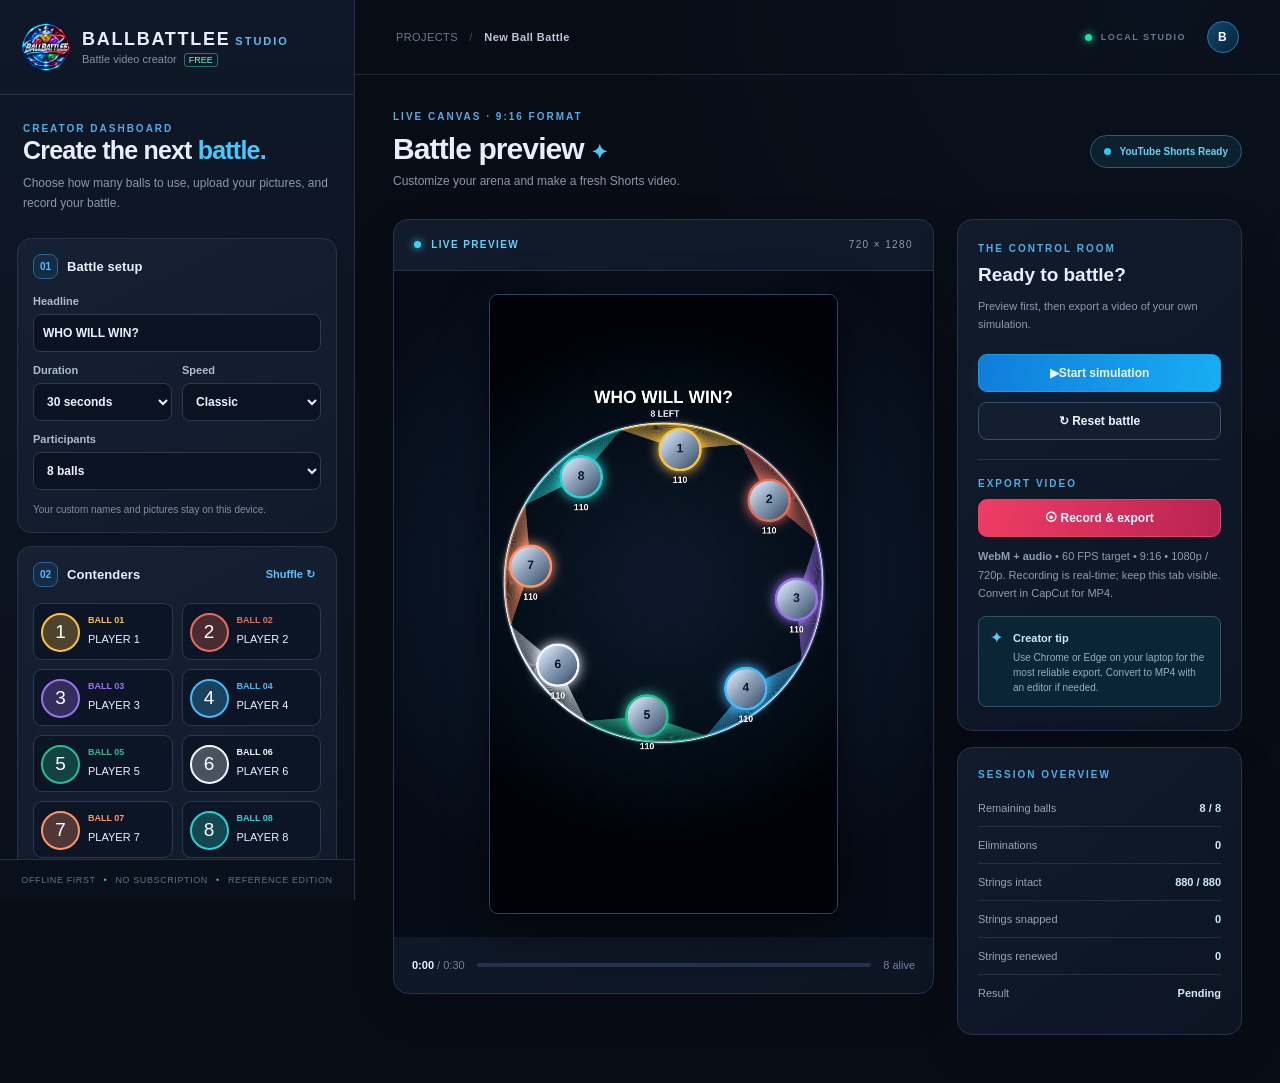
==== index.html @ 7d2c8e92 "ballbattlee" ====
<!doctype html>
<html lang="en">
<head>
  <meta charset="utf-8" />
  <meta name="viewport" content="width=device-width,initial-scale=1" />
  <meta name="color-scheme" content="dark" />
  <title>BallBattlee Studio — Ball Battle Simulation v20</title>
  <link rel="stylesheet" href="style.css" />
</head>
<body>
  <div class="app-shell">
    <aside class="sidebar">
      <header class="brandline"><img src="assets/ballbattlee-logo.png" alt="BallBattlee logo"/><div><strong>BALLBATTLEE<span>STUDIO</span></strong><small>Battle video creator <span class="edition">FREE</span></small></div></header>
      <div class="sidebar-scroll">
        <section class="intro"><span class="eyebrow">CREATOR DASHBOARD</span><h1>Create the next <em>battle.</em></h1><p>Choose how many balls to use, upload your pictures, and record your battle.</p></section>
        <section class="panel">
          <div class="section-title"><span class="number">01</span><h2>Battle setup</h2></div>
          <label>Headline <input id="headline" maxlength="35" value="WHO WILL WIN?" /></label>
          <div class="two-col">
            <label>Duration <select id="duration"><option value="20">20 seconds</option><option value="30" selected>30 seconds</option><option value="40">40 seconds</option><option value="50">50 seconds</option><option value="60">60 seconds</option></select></label>
            <label>Speed <select id="speed"><option value="0.75">Smooth</option><option selected value="1">Classic</option><option value="1.4">Fast</option><option value="1.85">Chaos</option></select></label>
          </div>
          <label>Participants <select id="count"><option value="4">4 balls</option><option value="6">6 balls</option><option value="8" selected>8 balls</option><option value="10">10 balls</option><option value="12">12 balls</option></select></label>
          <div class="form-note">Your custom names and pictures stay on this device.</div>
        </section>
        <section class="panel">
          <div class="section-title"><span class="number">02</span><h2>Contenders</h2><button class="textbtn" id="shufflePlayers" title="Shuffle contender order">Shuffle ↻</button></div>
          <div class="players-grid" id="playersList"></div>
          <p class="form-note">Tap a circle to upload your own picture. Use pictures you have permission to use.</p>
        </section>
        <section class="panel">
          <div class="section-title"><span class="number">03</span><h2>Look &amp; sound</h2></div>
          <div class="two-col">
            <label>Theme <select id="theme"><option value="neon">Neon Galaxy</option><option value="sunset">Sunset Rush</option><option value="arctic">Arctic Pulse</option></select></label>
            <label>Quality <select id="quality"><option value="1080" selected>1080p Full HD</option><option value="720">720p HD</option></select></label>
          </div>
          <label class="toggleline"><input type="checkbox" id="threads" checked />Breakable player strings <span>✂</span></label>
          <label class="toggleline"><input type="checkbox" id="ripSounds" checked />String rip "g'irt-g'irt" sounds <span>♫</span></label>
          <p class="form-note">Rim hit: 11 fresh strings at the impact point, up to the starting HP. Last 3: +8% collision speed. Final 2: chase each other, +12% size/speed per collision, one sound for each strand physically touched and cut.</p>
          <label>Fan-string density <select id="density"><option value="35">35 per player · Light</option><option value="110" selected>110 per player · Full</option><option value="55">55 per player · Classic</option><option value="75">75 per player · Dense</option></select></label>
          <div class="two-col" style="display:none">
            <label>Damage per cut <select id="cutDamage"><option value="1">Light · 1 HP</option><option value="2">Normal · 2 HP</option><option selected value="3">Strong · 3 HP</option></select></label>
            <label>Finale slow-mo <select id="slowmo"><option value="on">When 2 remain</option><option value="off" selected>Off</option><option value="all">Whole battle</option></select></label>
          </div>
          <label class="range-title" for="sfxVolume">SFX volume <strong id="sfxVolumeReadout">75%</strong></label>
          <input class="volume-range" id="sfxVolume" type="range" min="0" max="100" value="75" />
          <button class="btn sub test-sound" id="testRip" type="button">▶ Play your original sound</button>
          <label class="music-label">Background music (optional, your own licensed file)
            <input type="file" id="musicFile" accept="audio/*" />
          </label>
          <div class="music-loaded" id="musicStatus">No music selected · Your original M4A · Full sound</div>
          <label class="range-title" for="musicVolume">Music volume <strong id="musicVolumeReadout">35%</strong></label>
          <input class="volume-range" id="musicVolume" type="range" min="0" max="100" value="35" />

          <label class="toggleline"><input type="checkbox" id="cta" checked />Show subscribe message <span>+</span></label>
          <label class="toggleline"><input type="checkbox" id="guarantee" />Time-limit tiebreak (highest HP) <span>★</span></label>
        </section>
        <section class="panel compact">
          <div class="section-title"><span class="number">04</span><h2>Project</h2></div>
          <p><a href="reference.html" target="_blank" style="color:#80dcff">Asl video bilan solishtirish ↗</a></p><div class="project-actions"><button id="saveProject" class="btn sub">Save settings</button><button id="loadProject" class="btn sub">Load settings</button></div>
          <input id="projectFile" type="file" accept="application/json,.json" hidden />
        </section>
      </div>
      <footer class="sidefooter">OFFLINE FIRST <span>•</span> NO SUBSCRIPTION <span>•</span> REFERENCE EDITION</footer>
    </aside>
    <main class="workspace">
      <div class="topbar"><div class="breadcrumbs">PROJECTS <span>/</span> <strong>New Ball Battle</strong></div><div class="topbar-right"><span class="status-dot"></span>LOCAL STUDIO <div class="avatar">B</div></div></div>
      <div class="workspace-content">
        <div class="heading"><div><p class="eyebrow">LIVE CANVAS · 9:16 FORMAT</p><h2>Battle preview <span class="spark">✦</span></h2><p>Customize your arena and make a fresh Shorts video.</p></div><div class="chip"><span class="chip-circle"></span> YouTube Shorts Ready</div></div>
        <div class="studio-grid">
          <div class="preview-card"><div class="preview-top"><span><span class="preview-pulse"></span> LIVE PREVIEW</span><span id="previewResolution">720 × 1280</span></div><div class="canvas-area"><div class="phone-frame"><canvas id="battleCanvas" width="720" height="1280" aria-label="Animated ball battle preview"></canvas><div class="recording-overlay" id="recordingOverlay" hidden><span></span> REC</div></div></div><div class="preview-footer"><span><b id="timerLabel">0:00</b> / <span id="durationLabel">0:30</span></span><div class="timeline"><div id="timelineProgress"></div></div><span id="aliveLabel">8 alive</span></div></div>
          <div class="action-column"><div class="action-card"><p class="eyebrow">THE CONTROL ROOM</p><h3>Ready to battle?</h3><p>Preview first, then export a video of your own simulation.</p><button id="playBtn" class="btn primary"><span id="playIcon">▶</span><span id="playText">Start simulation</span></button><button id="resetBtn" class="btn outlined">↻ Reset battle</button><div class="line"></div><p class="eyebrow">EXPORT VIDEO</p><button id="recordBtn" class="btn record">⦿ Record &amp; export</button><button id="stopBtn" class="btn danger" hidden>■ Stop recording</button><p class="tip"><b>WebM + audio</b> • 60 FPS target • 9:16 • 1080p / 720p. Recording is real-time; keep this tab visible. Convert in CapCut for MP4.</p><div class="info-box"><span>✦</span><div><b>Creator tip</b><p>Use Chrome or Edge on your laptop for the most reliable export. Convert to MP4 with an editor if needed.</p></div></div></div><div class="stats-card"><p class="eyebrow">SESSION OVERVIEW</p><div class="statrow"><span>Remaining balls</span><strong id="remainingValue">8 / 8</strong></div><div class="statrow"><span>Eliminations</span><strong id="eliminatedValue">0</strong></div><div class="statrow"><span>Strings intact</span><strong id="stringsValue">440 / 440</strong></div><div class="statrow"><span>Strings snapped</span><strong id="cutCountValue">0</strong></div><div class="statrow"><span>Strings renewed</span><strong id="stringsGainedValue">0</strong></div><div class="statrow"><span>Result</span><strong id="winnerValue">Pending</strong></div></div></div>
        </div>
        <div id="toast" class="toast" role="status" aria-live="polite"></div>
      </div>
    </main>
  </div>
  <script src="reference-assets.js"></script>
  <script src="app.js"></script>
</body>
</html>
---- style.css ----
:root { color-scheme:dark; --bg:#080c15; --panel:#101827; --panel2:#121c2d; --muted:#8290a7; --stroke:#253047; --bright:#e9f2ff; --blue:#37bafe; }
*{box-sizing:border-box}html,body{margin:0;min-height:100%;font-family:Inter,ui-sans-serif,-apple-system,BlinkMacSystemFont,"Segoe UI",Arial,sans-serif;color:#e8eefc;background:var(--bg)}body{background:radial-gradient(ellipse at 90% 0%,rgba(28,65,107,.11),transparent 32%),#080c15}button,input,select{font:inherit}button{cursor:pointer}.app-shell{display:flex;min-height:100vh}.sidebar{width:355px;min-width:315px;border-right:1px solid var(--stroke);background:linear-gradient(#0f1828,#0a101b);display:flex;flex-direction:column;height:100vh;position:sticky;top:0}.brandline{display:flex;gap:12px;align-items:center;padding:23px 22px;border-bottom:1px solid #253047}.brandline img{width:48px;height:48px;object-fit:contain;border-radius:50%;background:#020712}.brandline strong{font-size:18px;letter-spacing:1.7px}.brandline strong span{font-size:11px;letter-spacing:2px;color:#56bdf7;margin-left:5px}.brandline small{display:block;font-size:11px;color:var(--muted);margin-top:3px}.edition{border:1px solid rgba(67,210,163,.5);color:#74f5d6;border-radius:3px;padding:1px 4px;margin-left:4px;font-size:9px}.sidebar-scroll{overflow:auto;padding:23px 17px 20px}.eyebrow{font-size:10px;letter-spacing:2px;font-weight:800;color:#4daee6;margin:0 0 10px}.intro{padding:0 6px 11px}.intro h1{font-weight:800;font-size:25px;letter-spacing:-.8px;margin:0 0 9px}.intro h1 em{font-style:normal;color:#44c9ff}.intro>p,.heading>div>p:last-child{font-size:12px;line-height:1.65;color:#8997ac;margin:0}.panel{background:linear-gradient(155deg,#152034,#111a2a);border:1px solid #25334c;border-radius:14px;padding:15px;margin:13px 0}.section-title{display:flex;align-items:center;gap:9px;margin:0 0 16px}.section-title h2{font-size:13px;margin:0;font-weight:800;letter-spacing:.1px;flex:1}.section-title .number{display:grid;place-items:center;width:25px;height:25px;border:1px solid #2c658b;color:#5abaff;border-radius:8px;font-size:10px;font-weight:800;background:rgba(19,131,200,.12)}.panel label:not(.toggleline){display:block;font-size:11px;color:#aebbd0;font-weight:600;margin-bottom:12px}.panel input:not([type=file]):not([type=checkbox]),.panel select{background:#0b1322;border:1px solid #2c3a51;color:#e9f2ff;padding:10px 9px;border-radius:8px;width:100%;outline:none;font-size:12px;margin-top:7px;height:38px}.panel input:focus,.panel select:focus{border-color:#36aaff;box-shadow:0 0 0 3px #20a4ff20}.two-col{display:grid;grid-template-columns:1fr 1fr;gap:10px}.form-note{font-size:10px;color:#7f90a8;margin:2px 0 0;line-height:1.5}.textbtn{border:0;background:transparent;color:#59c1fb;font-size:11px;font-weight:700}.players-grid{display:grid;grid-template-columns:1fr 1fr;gap:9px}.player-input{background:#0c1525;border:1px solid #2a3953;padding:9px 7px 7px;border-radius:9px;display:flex;align-items:center;gap:8px;min-width:0}.player-image{width:39px;height:39px;flex-shrink:0;border-radius:50%;border:2px solid var(--player);background:color-mix(in srgb,var(--player) 28%,#0b1322);display:grid;place-items:center;position:relative;font-size:19px;overflow:hidden;cursor:pointer}.player-image img{width:100%;height:100%;object-fit:cover}.player-image:hover:after{content:'+';position:absolute;inset:0;background:#0c1525b0;display:grid;place-items:center;font-size:19px}.player-cell{flex:1;min-width:0}.player-cell .playnum{font-size:9px;font-weight:800;color:var(--player);margin:0 0 3px}.player-cell input{padding:0!important;height:21px!important;width:100%;background:transparent!important;border:0!important;font-size:11px!important;margin:0!important;overflow:hidden;text-overflow:ellipsis}.player-cell input:focus{box-shadow:none!important}.toggleline{display:flex;align-items:center;gap:9px;font-size:11px;color:#afbed2;padding:8px 0;cursor:pointer}.toggleline input{accent-color:#21adf9}.toggleline span{margin-left:auto;color:#7a92ab;font-size:13px}.project-actions{display:flex;gap:8px}.compact{margin-bottom:2px}.sidefooter{font-size:9px;letter-spacing:.6px;color:#5e718b;text-align:center;margin-top:auto;border-top:1px solid #233149;padding:15px 8px}.sidefooter span{color:#2cbdf5;padding:0 5px}.workspace{flex:1;min-width:0}.topbar{height:75px;border-bottom:1px solid #1f293b;display:flex;align-items:center;justify-content:space-between;padding:0 41px;font-size:11px;color:#667991;letter-spacing:.4px}.topbar strong{color:#b9c8da}.breadcrumbs span{padding:0 8px;color:#395271}.topbar-right{display:flex;gap:9px;align-items:center;letter-spacing:1.5px;font-size:9px;font-weight:700}.status-dot{height:7px;width:7px;background:#19e3a5;border-radius:50%;box-shadow:0 0 9px #19e3a5}.avatar{width:32px;height:32px;border:1px solid #277ca7;display:grid;place-items:center;border-radius:50%;font-size:12px;color:white;background:linear-gradient(135deg,#13456e,#042438);margin-left:12px}.workspace-content{max-width:1220px;margin:0 auto;padding:36px 38px 48px}.heading{display:flex;justify-content:space-between;align-items:center;margin-bottom:27px;gap:12px}.heading h2{font-size:30px;letter-spacing:-.9px;margin:0 0 6px;font-weight:800}.spark{font-size:20px;color:#50c9f7}.chip{border:1px solid #1f607b;background:#0c2030;color:#5fd6f5;font-size:10px;padding:10px 13px;border-radius:20px;white-space:nowrap;font-weight:700}.chip-circle{width:7px;height:7px;display:inline-block;border-radius:50%;background:#24cfff;margin-right:6px}.studio-grid{display:grid;grid-template-columns:minmax(0,1fr) 285px;gap:23px;align-items:start}.preview-card,.action-card,.stats-card{background:linear-gradient(140deg,#111b2b,#0d1523);border:1px solid #26334a;border-radius:15px;overflow:hidden;box-shadow:0 14px 40px #00000025}.preview-top{height:51px;display:flex;justify-content:space-between;align-items:center;padding:0 20px;border-bottom:1px solid #25324a;color:#889ab2;font-size:10px;letter-spacing:1.4px}.preview-top span:first-child{color:#64d2fc;font-weight:750}.preview-pulse{display:inline-block;width:7px;height:7px;background:#37d6f9;border-radius:50%;margin-right:6px;box-shadow:0 0 8px #3bd9ff}.canvas-area{background:radial-gradient(circle at 50% 45%,#11213b,#060c17 75%);padding:23px 20px;display:flex;justify-content:center;align-items:center;min-height:510px}.phone-frame{width:min(100%,349px);aspect-ratio:9/16;position:relative;box-shadow:0 10px 44px #0009;border:1px solid #2c4364;border-radius:9px;overflow:hidden;background:#080d1a}.phone-frame canvas{display:block;width:100%;height:100%}.recording-overlay{position:absolute;top:12px;right:11px;background:#090d15d9;border-radius:6px;border:1px solid #cf444f;padding:5px 7px;font-size:11px;color:white;font-weight:800;letter-spacing:1px}.recording-overlay span{display:inline-block;background:#ff526b;border-radius:100%;width:7px;height:7px;margin-right:4px;animation:blink 1s infinite}@keyframes blink{50%{opacity:.2}}.preview-footer{height:56px;display:flex;align-items:center;gap:12px;padding:0 18px;color:#6f819b;font-size:11px}.preview-footer b{color:#e3f2ff;font-variant-numeric:tabular-nums}.preview-footer>span:last-child{white-space:nowrap}.timeline{height:4px;background:#23334d;border-radius:20px;flex:1;overflow:hidden}.timeline div{height:100%;width:0;background:linear-gradient(90deg,#128cff,#30dbed);transition:width .1s;border-radius:20px}.action-column{display:flex;flex-direction:column;gap:16px}.action-card,.stats-card{padding:23px 20px}.action-card h3{font-size:19px;line-height:1.2;margin:0 0 10px;font-weight:800}.action-card>p:not(.eyebrow),.tip{font-size:11px!important;color:#8a9cb2;line-height:1.7;margin:0 0 20px}.btn{border-radius:9px;border:1px solid #35506b;padding:11px 12px;color:#eaf6ff;font-size:12px;font-weight:750;transition:background .2s,transform .1s;white-space:nowrap}.btn:disabled{opacity:.45;cursor:not-allowed}.btn:active{transform:translateY(1px)}.primary{background:linear-gradient(100deg,#107ddb,#18adf3);border:1px solid #249cdb;box-shadow:0 5px 16px #078af51a}.outlined{background:#131e31}.record{background:linear-gradient(100deg,#ef3d64,#b82351);border-color:#e84063}.danger{background:#5c2031;border-color:#a33650}.action-card>.btn{display:block;width:100%;margin:10px 0}.line{height:1px;background:#27364b;margin:19px 0 18px}.info-box{display:flex;gap:10px;border:1px solid #2d5269;background:#0c2536;padding:11px;border-radius:8px}.info-box>span{color:#55d0fc}.info-box b{font-size:11px;color:#cde8fc}.info-box p{font-size:10px;color:#92aec4;line-height:1.5;margin:4px 0 0}.action-card .tip{margin:9px 0 13px!important}.stats-card{padding-top:21px}.statrow{display:flex;justify-content:space-between;gap:5px;color:#93a4b9;font-size:11px;padding:12px 0;border-bottom:1px solid #1f3045}.statrow:last-child{border:0}.statrow strong{color:#cfe9ff}.toast{position:fixed;bottom:24px;right:25px;padding:12px 15px;border-radius:9px;background:#143047;color:#d5f5ff;font-size:12px;border:1px solid #2f9ad0;box-shadow:0 8px 40px #0007;opacity:0;transform:translateY(10px);pointer-events:none;transition:opacity .2s,transform .2s;z-index:5;max-width:420px}.toast.visible{opacity:1;transform:none}@media(max-width:1150px){.studio-grid{grid-template-columns:minmax(0,1fr) 245px}.workspace-content{padding:28px 23px}.topbar{padding:0 23px}.sidebar{width:320px;min-width:320px}.phone-frame{width:min(100%,320px)}}@media(max-width:880px){.app-shell{flex-direction:column}.sidebar{width:100%;min-width:0;height:auto;position:static}.sidebar-scroll{max-height:none}.players-grid{grid-template-columns:repeat(4,1fr)}.sidefooter{display:none}.workspace-content{padding:25px 16px}.topbar{height:55px;padding:0 17px}.studio-grid{grid-template-columns:1fr 260px}.intro{padding-bottom:0}}@media(max-width:690px){.players-grid{grid-template-columns:1fr 1fr}.studio-grid{grid-template-columns:1fr}.action-column{display:grid;grid-template-columns:1fr 1fr}.canvas-area{padding:18px}.phone-frame{width:min(100%,380px)}.heading h2{font-size:25px}.chip{display:none}.action-card,.stats-card{padding:19px}.topbar-right{font-size:8px}}@media(max-width:445px){.action-column{grid-template-columns:1fr}.preview-footer{padding:0 10px;gap:7px}.players-grid{gap:7px}}

[hidden]{display:none!important}

/* Studio v4 controls */
.range-title{display:flex!important;justify-content:space-between;align-items:center;margin:10px 0 0!important;color:#b9d6ee!important;font-size:11px!important}
.range-title strong{color:#65d7fe;font-variant-numeric:tabular-nums}
.volume-range{display:block;width:100%;height:25px;margin:0 0 8px;accent-color:#20b8f9;cursor:pointer}
.test-sound{display:block;width:100%;background:#112c40;border-color:#328abd;margin:5px 0 13px}
.music-label{margin:6px 0 4px!important;line-height:1.5}
.music-label input{height:auto!important;display:block;padding:6px!important;margin-top:7px!important;font-size:11px!important}
.music-loaded{font-size:10px;color:#7ba5c0;overflow:hidden;text-overflow:ellipsis;white-space:nowrap;margin-bottom:10px}
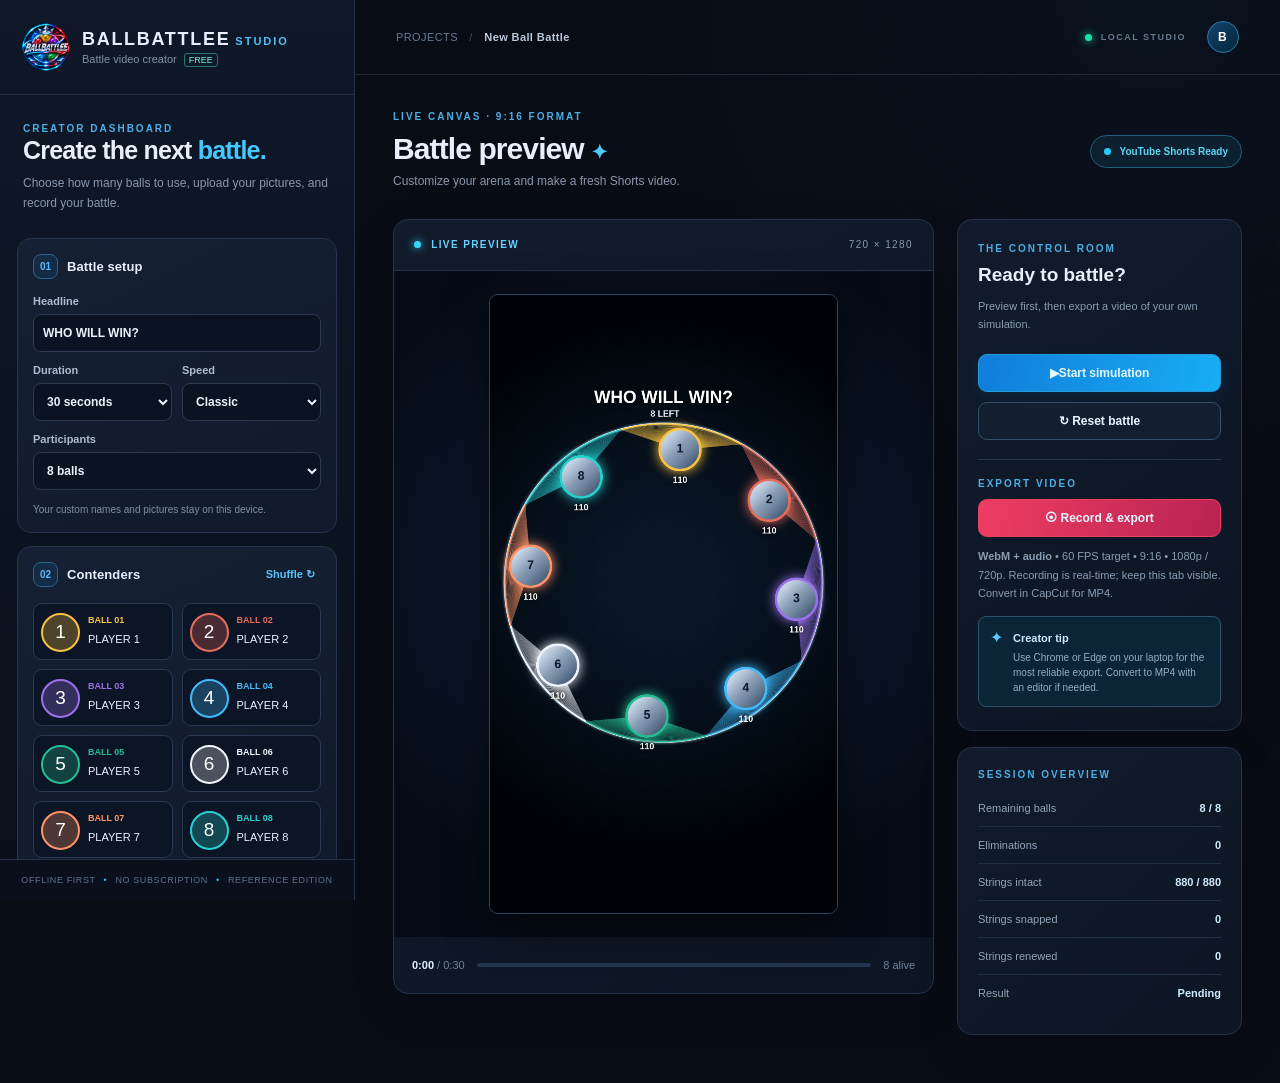
==== commit 7d77db55: "the end" ====
--- a/index.html
+++ b/index.html
@@ -1,5 +1,6 @@
 <!doctype html>
 <html lang="en">
+
 <head>
   <meta charset="utf-8" />
   <meta name="viewport" content="width=device-width,initial-scale=1" />
@@ -7,40 +8,95 @@
   <title>BallBattlee Studio — Ball Battle Simulation v20</title>
   <link rel="stylesheet" href="style.css" />
 </head>
+
 <body>
   <div class="app-shell">
     <aside class="sidebar">
-      <header class="brandline"><img src="assets/ballbattlee-logo.png" alt="BallBattlee logo"/><div><strong>BALLBATTLEE<span>STUDIO</span></strong><small>Battle video creator <span class="edition">FREE</span></small></div></header>
+      <header class="brandline"><img src="assets/ballbattlee-logo.png" alt="BallBattlee logo" />
+        <div><strong>BALLBATTLEE<span>STUDIO</span></strong><small>Battle video creator <span
+              class="edition">FREE</span></small></div>
+      </header>
       <div class="sidebar-scroll">
-        <section class="intro"><span class="eyebrow">CREATOR DASHBOARD</span><h1>Create the next <em>battle.</em></h1><p>Choose how many balls to use, upload your pictures, and record your battle.</p></section>
+        <section class="intro"><span class="eyebrow">CREATOR DASHBOARD</span>
+          <h1>Create the next <em>battle.</em></h1>
+          <p>Choose how many balls to use, upload your pictures, and record your battle.</p>
+        </section>
         <section class="panel">
-          <div class="section-title"><span class="number">01</span><h2>Battle setup</h2></div>
+          <div class="section-title"><span class="number">01</span>
+            <h2>Battle setup</h2>
+          </div>
           <label>Headline <input id="headline" maxlength="35" value="WHO WILL WIN?" /></label>
           <div class="two-col">
-            <label>Duration <select id="duration"><option value="20">20 seconds</option><option value="30" selected>30 seconds</option><option value="40">40 seconds</option><option value="50">50 seconds</option><option value="60">60 seconds</option></select></label>
-            <label>Speed <select id="speed"><option value="0.75">Smooth</option><option selected value="1">Classic</option><option value="1.4">Fast</option><option value="1.85">Chaos</option></select></label>
+            <label>Duration <select id="duration">
+                <option value="20">20 seconds</option>
+                <option value="30" selected>30 seconds</option>
+                <option value="40">40 seconds</option>
+                <option value="50">50 seconds</option>
+                <option value="60">60 seconds</option>
+              </select></label>
+            <label>Speed <select id="speed">
+                <option value="0.75">Smooth</option>
+                <option selected value="1">Classic</option>
+                <option value="1.4">Fast</option>
+                <option value="1.85">Chaos</option>
+              </select></label>
           </div>
-          <label>Participants <select id="count"><option value="4">4 balls</option><option value="6">6 balls</option><option value="8" selected>8 balls</option><option value="10">10 balls</option><option value="12">12 balls</option></select></label>
+          <label>Participants <select id="count">
+              <option value="4">4 balls</option>
+              <option value="6">6 balls</option>
+              <option value="8" selected>8 balls</option>
+              <option value="10">10 balls</option>
+              <option value="12">12 balls</option>
+            </select></label>
           <div class="form-note">Your custom names and pictures stay on this device.</div>
         </section>
         <section class="panel">
-          <div class="section-title"><span class="number">02</span><h2>Contenders</h2><button class="textbtn" id="shufflePlayers" title="Shuffle contender order">Shuffle ↻</button></div>
+          <div class="section-title"><span class="number">02</span>
+            <h2>Contenders</h2><button class="textbtn" id="shufflePlayers" title="Shuffle contender order">Shuffle
+              ↻</button>
+          </div>
           <div class="players-grid" id="playersList"></div>
           <p class="form-note">Tap a circle to upload your own picture. Use pictures you have permission to use.</p>
         </section>
         <section class="panel">
-          <div class="section-title"><span class="number">03</span><h2>Look &amp; sound</h2></div>
+          <div class="section-title"><span class="number">03</span>
+            <h2>Look &amp; sound</h2>
+          </div>
           <div class="two-col">
-            <label>Theme <select id="theme"><option value="neon">Neon Galaxy</option><option value="sunset">Sunset Rush</option><option value="arctic">Arctic Pulse</option></select></label>
-            <label>Quality <select id="quality"><option value="1080" selected>1080p Full HD</option><option value="720">720p HD</option></select></label>
+            <label>Theme <select id="theme">
+                <option value="neon">Neon Galaxy</option>
+                <option value="sunset">Sunset Rush</option>
+                <option value="arctic">Arctic Pulse</option>
+              </select></label>
+            <label>Quality <select id="quality">
+                <option value="1080" selected>1080p Full HD</option>
+                <option value="720">720p HD</option>
+              </select></label>
           </div>
-          <label class="toggleline"><input type="checkbox" id="threads" checked />Breakable player strings <span>✂</span></label>
-          <label class="toggleline"><input type="checkbox" id="ripSounds" checked />String rip "g'irt-g'irt" sounds <span>♫</span></label>
-          <p class="form-note">Rim hit: 11 fresh strings at the impact point, up to the starting HP. Last 3: +8% collision speed. Final 2: chase each other, +12% size/speed per collision, one sound for each strand physically touched and cut.</p>
-          <label>Fan-string density <select id="density"><option value="35">35 per player · Light</option><option value="110" selected>110 per player · Full</option><option value="55">55 per player · Classic</option><option value="75">75 per player · Dense</option></select></label>
+          <label class="toggleline"><input type="checkbox" id="threads" checked />Breakable player strings
+            <span>✂</span></label>
+          <label class="toggleline"><input type="checkbox" id="ripSounds" checked />String rip "g'irt-g'irt" sounds
+            <span>♫</span></label>
+          <p class="form-note">Rim hit: 11 fresh strings at the impact point, up to the starting HP. Last 3: +8%
+            collision speed. Final 2: chase each other, +12% size/speed per collision, one sound for each strand
+            physically touched and cut.</p>
+          <label>Fan-string density <select id="density">
+              <option value="35">35 per player · Light</option>
+              <option value="110" selected>110 per player · Full</option>
+              <option value="55">55 per player · Classic</option>
+              <option value="75">75 per player · Dense</option>
+            </select></label>
           <div class="two-col" style="display:none">
-            <label>Damage per cut <select id="cutDamage"><option value="1">Light · 1 HP</option><option value="2">Normal · 2 HP</option><option selected value="3">Strong · 3 HP</option></select></label>
-            <label>Finale slow-mo <select id="slowmo"><option value="on">When 2 remain</option><option value="off" selected>Off</option><option value="all">Whole battle</option></select></label>
+            <label>Damage per cut <select id="cutDamage">
+                <option value="1">Light · 1 HP</option>
+                <option value="2">Normal · 2 HP</option>
+                <option selected value="3">Strong · 3 HP</option>
+              </select></label>
+            <label>Finale slow-mo <select id="slowmo">
+                <option value="on">When 2 remain</option>
+                <option value="off" selected>Off</option>
+                <option value="all">Whole battle</option>
+              </select></label>
           </div>
           <label class="range-title" for="sfxVolume">SFX volume <strong id="sfxVolumeReadout">75%</strong></label>
           <input class="volume-range" id="sfxVolume" type="range" min="0" max="100" value="75" />
@@ -52,24 +108,83 @@
           <label class="range-title" for="musicVolume">Music volume <strong id="musicVolumeReadout">35%</strong></label>
           <input class="volume-range" id="musicVolume" type="range" min="0" max="100" value="35" />
 
-          <label class="toggleline"><input type="checkbox" id="cta" checked />Show subscribe message <span>+</span></label>
-          <label class="toggleline"><input type="checkbox" id="guarantee" />Time-limit tiebreak (highest HP) <span>★</span></label>
+          <label class="toggleline"><input type="checkbox" id="cta" checked />Show subscribe message
+            <span>+</span></label>
+          <label class="toggleline"><input type="checkbox" id="guarantee" />Time-limit tiebreak (highest HP)
+            <span>★</span></label>
         </section>
         <section class="panel compact">
-          <div class="section-title"><span class="number">04</span><h2>Project</h2></div>
-          <p><a href="reference.html" target="_blank" style="color:#80dcff">Asl video bilan solishtirish ↗</a></p><div class="project-actions"><button id="saveProject" class="btn sub">Save settings</button><button id="loadProject" class="btn sub">Load settings</button></div>
+          <div class="section-title"><span class="number">04</span>
+            <h2>Project</h2>
+          </div>
+          <p><a href="reference.html" target="_blank" style="color:#80dcff">Asl video bilan solishtirish ↗</a></p>
+          <div class="project-actions"><button id="saveProject" class="btn sub">Save settings</button><button
+              id="loadProject" class="btn sub">Load settings</button></div>
           <input id="projectFile" type="file" accept="application/json,.json" hidden />
         </section>
       </div>
       <footer class="sidefooter">OFFLINE FIRST <span>•</span> NO SUBSCRIPTION <span>•</span> REFERENCE EDITION</footer>
     </aside>
     <main class="workspace">
-      <div class="topbar"><div class="breadcrumbs">PROJECTS <span>/</span> <strong>New Ball Battle</strong></div><div class="topbar-right"><span class="status-dot"></span>LOCAL STUDIO <div class="avatar">B</div></div></div>
+      <div class="topbar">
+        <div class="breadcrumbs">PROJECTS <span>/</span> <strong>New Ball Battle</strong></div>
+        <div class="topbar-right"><span class="status-dot"></span>LOCAL STUDIO <div class="avatar">B</div>
+        </div>
+      </div>
       <div class="workspace-content">
-        <div class="heading"><div><p class="eyebrow">LIVE CANVAS · 9:16 FORMAT</p><h2>Battle preview <span class="spark">✦</span></h2><p>Customize your arena and make a fresh Shorts video.</p></div><div class="chip"><span class="chip-circle"></span> YouTube Shorts Ready</div></div>
+        <div class="heading">
+          <div>
+            <p class="eyebrow">LIVE CANVAS · 9:16 FORMAT</p>
+            <h2>Battle preview <span class="spark">✦</span></h2>
+            <p>Customize your arena and make a fresh Shorts video.</p>
+          </div>
+          <div class="chip"><span class="chip-circle"></span> YouTube Shorts Ready</div>
+        </div>
         <div class="studio-grid">
-          <div class="preview-card"><div class="preview-top"><span><span class="preview-pulse"></span> LIVE PREVIEW</span><span id="previewResolution">720 × 1280</span></div><div class="canvas-area"><div class="phone-frame"><canvas id="battleCanvas" width="720" height="1280" aria-label="Animated ball battle preview"></canvas><div class="recording-overlay" id="recordingOverlay" hidden><span></span> REC</div></div></div><div class="preview-footer"><span><b id="timerLabel">0:00</b> / <span id="durationLabel">0:30</span></span><div class="timeline"><div id="timelineProgress"></div></div><span id="aliveLabel">8 alive</span></div></div>
-          <div class="action-column"><div class="action-card"><p class="eyebrow">THE CONTROL ROOM</p><h3>Ready to battle?</h3><p>Preview first, then export a video of your own simulation.</p><button id="playBtn" class="btn primary"><span id="playIcon">▶</span><span id="playText">Start simulation</span></button><button id="resetBtn" class="btn outlined">↻ Reset battle</button><div class="line"></div><p class="eyebrow">EXPORT VIDEO</p><button id="recordBtn" class="btn record">⦿ Record &amp; export</button><button id="stopBtn" class="btn danger" hidden>■ Stop recording</button><p class="tip"><b>WebM + audio</b> • 60 FPS target • 9:16 • 1080p / 720p. Recording is real-time; keep this tab visible. Convert in CapCut for MP4.</p><div class="info-box"><span>✦</span><div><b>Creator tip</b><p>Use Chrome or Edge on your laptop for the most reliable export. Convert to MP4 with an editor if needed.</p></div></div></div><div class="stats-card"><p class="eyebrow">SESSION OVERVIEW</p><div class="statrow"><span>Remaining balls</span><strong id="remainingValue">8 / 8</strong></div><div class="statrow"><span>Eliminations</span><strong id="eliminatedValue">0</strong></div><div class="statrow"><span>Strings intact</span><strong id="stringsValue">440 / 440</strong></div><div class="statrow"><span>Strings snapped</span><strong id="cutCountValue">0</strong></div><div class="statrow"><span>Strings renewed</span><strong id="stringsGainedValue">0</strong></div><div class="statrow"><span>Result</span><strong id="winnerValue">Pending</strong></div></div></div>
+          <div class="preview-card">
+            <div class="preview-top"><span><span class="preview-pulse"></span> LIVE PREVIEW</span><span
+                id="previewResolution">720 × 1280</span></div>
+            <div class="canvas-area">
+              <div class="phone-frame"><canvas id="battleCanvas" width="720" height="1280"
+                  aria-label="Animated ball battle preview"></canvas>
+                <div class="recording-overlay" id="recordingOverlay" hidden><span></span> REC</div>
+              </div>
+            </div>
+            <div class="preview-footer"><span><b id="timerLabel">0:00</b> / <span id="durationLabel">0:30</span></span>
+              <div class="timeline">
+                <div id="timelineProgress"></div>
+              </div><span id="aliveLabel">8 alive</span>
+            </div>
+          </div>
+          <div class="action-column">
+            <div class="action-card">
+              <p class="eyebrow">THE CONTROL ROOM</p>
+              <h3>Ready to battle?</h3>
+              <p>Preview first, then export a video of your own simulation.</p><button id="playBtn"
+                class="btn primary"><span id="playIcon">▶</span><span id="playText">Start
+                  simulation</span></button><button id="resetBtn" class="btn outlined">↻ Reset battle</button>
+              <div class="line"></div>
+              <p class="eyebrow">EXPORT VIDEO</p><button id="recordBtn" class="btn record">⦿ Record &amp;
+                export</button><button id="stopBtn" class="btn danger" hidden>■ Stop recording</button>
+              <p class="tip"><b>WebM + audio</b> • 60 FPS target • 9:16 • 1080p / 720p. Recording is real-time; keep
+                this tab visible. Convert in CapCut for MP4.</p>
+              <div class="info-box"><span>✦</span>
+                <div><b>Creator tip</b>
+                  <p>Use Chrome or Edge on your laptop for the most reliable export. Convert to MP4 with an editor if
+                    needed.</p>
+                </div>
+              </div>
+            </div>
+            <div class="stats-card">
+              <p class="eyebrow">SESSION OVERVIEW</p>
+              <div class="statrow"><span>Remaining balls</span><strong id="remainingValue">8 / 8</strong></div>
+              <div class="statrow"><span>Eliminations</span><strong id="eliminatedValue">0</strong></div>
+              <div class="statrow"><span>Strings intact</span><strong id="stringsValue">440 / 440</strong></div>
+              <div class="statrow"><span>Strings snapped</span><strong id="cutCountValue">0</strong></div>
+              <div class="statrow"><span>Strings renewed</span><strong id="stringsGainedValue">0</strong></div>
+              <div class="statrow"><span>Result</span><strong id="winnerValue">Pending</strong></div>
+            </div>
+          </div>
         </div>
         <div id="toast" class="toast" role="status" aria-live="polite"></div>
       </div>
@@ -78,4 +193,5 @@
   <script src="reference-assets.js"></script>
   <script src="app.js"></script>
 </body>
-</html>
+
+</html>
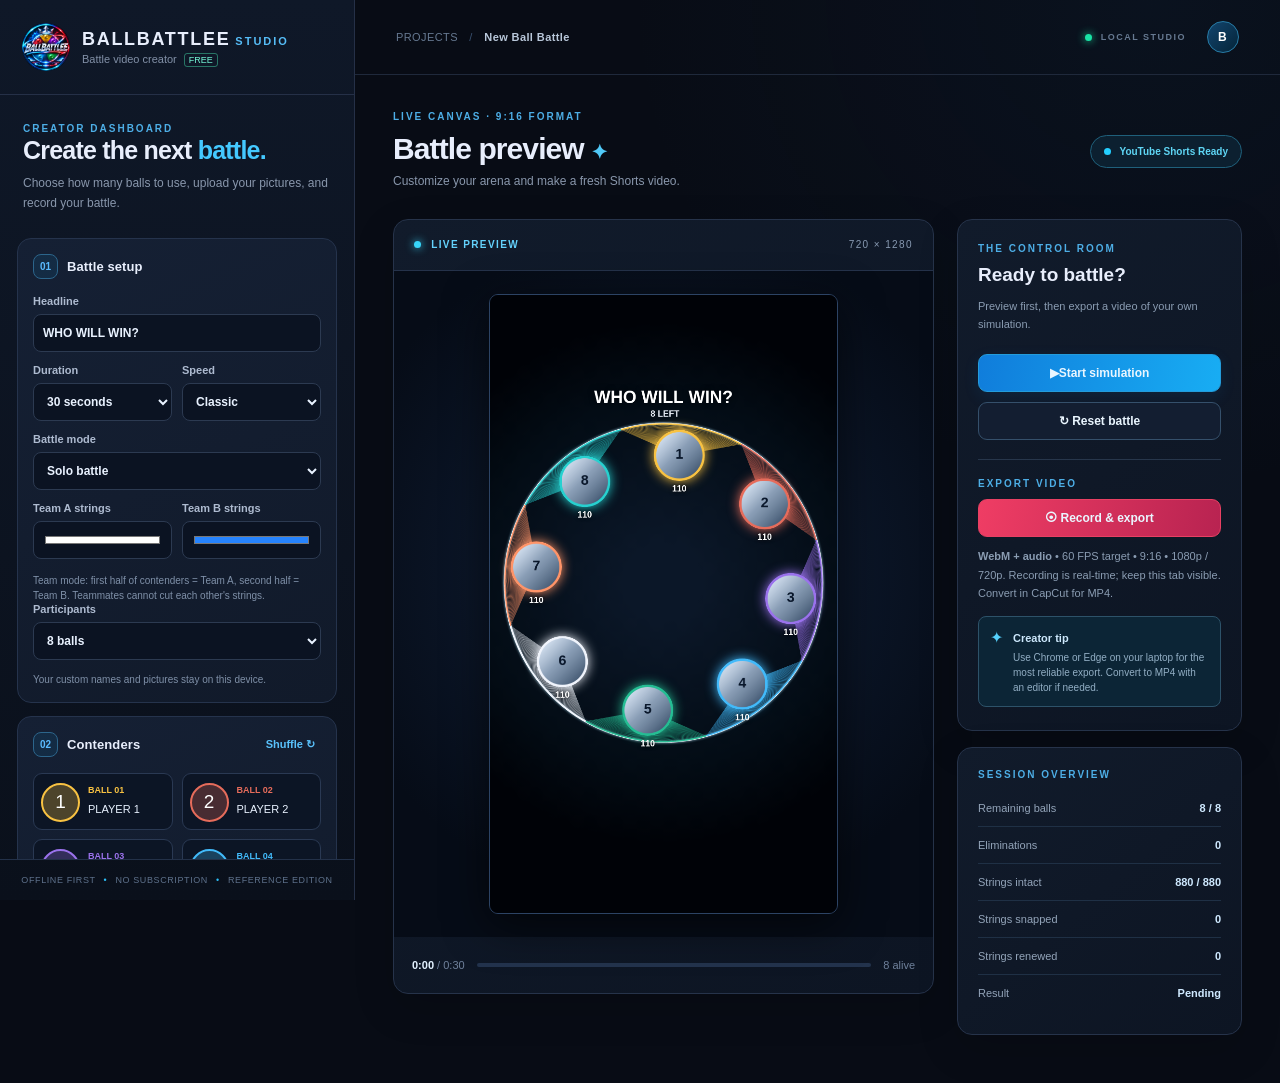
==== commit 12c5f6f0: "last" ====
--- a/index.html
+++ b/index.html
@@ -41,6 +41,9 @@
                 <option value="1.85">Chaos</option>
               </select></label>
           </div>
+          <label>Battle mode <select id="battleMode"><option value="solo">Solo battle</option><option value="2">2 vs 2</option><option value="3">3 vs 3</option><option value="4">4 vs 4</option></select></label>
+          <div class="two-col"><label>Team A strings <input id="teamAColor" type="color" value="#ffffff" /></label><label>Team B strings <input id="teamBColor" type="color" value="#2684ff" /></label></div>
+          <p id="teamHelp" class="form-note">Team mode: first half of contenders = Team A, second half = Team B. Teammates cannot cut each other's strings.</p>
           <label>Participants <select id="count">
               <option value="4">4 balls</option>
               <option value="6">6 balls</option>
